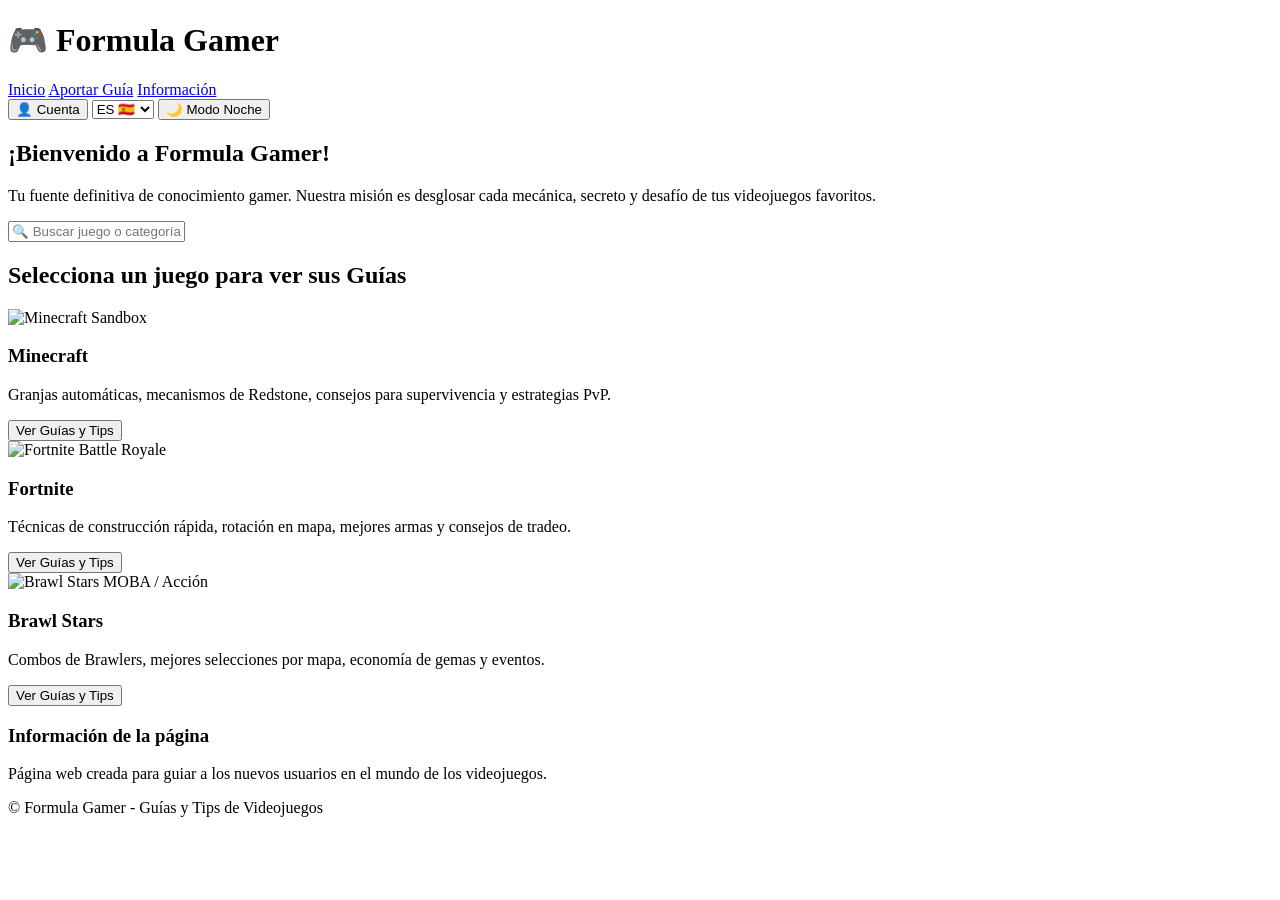
==== index.html @ 6165913f "Rename indes.html to index.html" ====
<!DOCTYPE html>
<html lang="es">
<head>
  <meta charset="UTF-8">
  <meta name="viewport" content="width=device-width, initial-scale=1.0">
  <title>Formula Gamer - Guías y Tips de Videojuegos</title>
  <link rel="stylesheet" href="indes.css">
</head>
<body>

  <!-- BARRA DE NAVEGACIÓN Y CABECERA -->
  <header>
    <div class="logo">
      <h1>🎮 Formula Gamer</h1>
    </div>

    <nav>
      <a href="#" id="nav-inicio" onclick="mostrarInicio()">Inicio</a>
      <a href="#" id="open-modal-btn">Aportar Guía</a>
      <a href="#seccion-info" id="nav-info">Información</a>
    </nav>

    <div class="header-controls">
      <!-- Botón de Cuenta (Abre el Modal de Login/Registro) -->
      <button id="open-auth-btn" class="btn-auth">👤 Cuenta</button>

      <!-- Selector de Idioma -->
      <select id="language-select">
        <option value="es">ES 🇪🇸</option>
        <option value="en">EN 🇺🇸</option>
      </select>

      <!-- Botón de Modo Oscuro/Claro -->
      <button id="theme-toggle" class="btn-theme">🌙 Modo Noche</button>
    </div>
  </header>

  <!-- SECCIÓN HERO -->
  <section class="hero">
    <h2 id="hero-title">¡Bienvenido a Formula Gamer!</h2>
    <p id="hero-desc">
      Tu fuente definitiva de conocimiento gamer. Nuestra misión es desglosar cada mecánica, secreto y desafío de tus videojuegos favoritos.
    </p>

    <div class="search-box">
      <input 
        type="text" 
        id="search-input" 
        placeholder="🔍 Buscar juego o categoría..." 
        onkeyup="buscarGuia()"
      >
    </div>
  </section>

  <!-- CONTENEDOR PRINCIPAL -->
  <main class="main-container">

    <!-- VISTA DE TARJETAS -->
    <div id="vista-inicio">
      <h2 id="section-title" class="section-title">Selecciona un juego para ver sus Guías</h2>

      <div class="cards-grid">
        
        <div class="card" data-game="minecraft">
          <img src="images (1).jpeg" alt="Minecraft" class="card-img">
          <span class="badge">Sandbox</span>
          <h3>Minecraft</h3>
          <p id="mc-desc">Granjas automáticas, mecanismos de Redstone, consejos para supervivencia y estrategias PvP.</p>
          <button class="card-btn btn-mc" onclick="cargarGuia('minecraft')">Ver Guías y Tips</button>
        </div>

        <div class="card" data-game="fortnite">
          <img src="images (4).jpeg" alt="Fortnite" class="card-img">
          <span class="badge">Battle Royale</span>
          <h3>Fortnite</h3>
          <p id="fn-desc">Técnicas de construcción rápida, rotación en mapa, mejores armas y consejos de tradeo.</p>
          <button class="card-btn btn-fn" onclick="cargarGuia('fortnite')">Ver Guías y Tips</button>
        </div>

        <div class="card" data-game="brawl">
          <img src="images (7).jpeg" alt="Brawl Stars" class="card-img">
          <span class="badge">MOBA / Acción</span>
          <h3>Brawl Stars</h3>
          <p id="bs-desc">Combos de Brawlers, mejores selecciones por mapa, economía de gemas y eventos.</p>
          <button class="card-btn btn-bs" onclick="cargarGuia('brawl')">Ver Guías y Tips</button>
        </div>

      </div>
    </div>

    <!-- VISTA DINÁMICA DE GUÍAS -->
    <div id="vista-guia" style="display: none;">
      <button class="btn-volver" id="btn-volver" onclick="mostrarInicio()">⬅️ Volver al Inicio</button>
      <div id="contenido-guia"></div>
    </div>

    <!-- SECCIÓN DE INFORMACIÓN -->
    <section id="seccion-info" class="info-section">
      <h3 id="info-title">Información de la página</h3>
      <p id="info-desc">Página web creada para guiar a los nuevos usuarios en el mundo de los videojuegos.</p>
    </section>

  </main>

  <!-- MODAL DE APORTAR GUÍA -->
  <div id="modal-aporte" class="modal" style="display: none;">
    <div class="modal-content">
      <span id="close-modal-btn" class="close-btn">&times;</span>
      <h3 id="modal-title">¡Aporta tu propia Guía!</h3>
      <p id="modal-desc">Envíanos tus trucos o consejos para publicarlos en Formula Gamer.</p>

      <div class="modal-form">
        <input type="text" id="nombre-usuario" placeholder="Tu apodo/gamertag">
        <textarea id="texto-aporte" rows="4" placeholder="Escribe aquí tu tip o truco..."></textarea>
        <button id="btn-enviar-modal" class="card-btn" onclick="enviarAporte()">Enviar Aporte</button>
      </div>
    </div>
  </div>

  <!-- MODAL DE INICIO DE SESIÓN Y REGISTRO -->
  <div id="modal-auth" class="modal" style="display: none;">
    <div class="modal-content auth-container">
      <span id="close-auth-btn" class="close-btn">&times;</span>
      
      <!-- Pestañas para alternar -->
      <div class="auth-tabs">
        <button id="tab-login" class="tab-btn active" onclick="cambiarTabAuth('login')">Iniciar Sesión</button>
        <button id="tab-register" class="tab-btn" onclick="cambiarTabAuth('register')">Crear Cuenta</button>
      </div>

      <!-- Formulario 1: Iniciar Sesión -->
      <form id="form-login" class="modal-form auth-form" onsubmit="iniciarSesion(event)">
        <h3>Bienvenido de nuevo</h3>
        <input type="text" id="login-user" placeholder="Usuario o Gamertag" required>
        <input type="password" id="login-pass" placeholder="Contraseña" required>
        <button type="submit" class="card-btn">Ingresar</button>
      </form>

      <!-- Formulario 2: Crear Cuenta -->
      <form id="form-register" class="modal-form auth-form" style="display: none;" onsubmit="crearCuenta(event)">
        <h3>Únete a Formula Gamer</h3>
        <input type="text" id="reg-user" placeholder="Nombre de usuario / Gamertag" required>
        <input type="email" id="reg-email" placeholder="Correo electrónico" required>
        <input type="password" id="reg-pass" placeholder="Contraseña" required>
        <input type="password" id="reg-pass-confirm" placeholder="Confirmar contraseña" required>
        <button type="submit" class="card-btn">Registrarse</button>
      </form>
    </div>
  </div>

  <!-- PIE DE PÁGINA -->
  <footer>
    <p id="footer-text">© Formula Gamer - Guías y Tips de Videojuegos</p>
  </footer>

  <script src="script.js"></script>
</body>
</html>
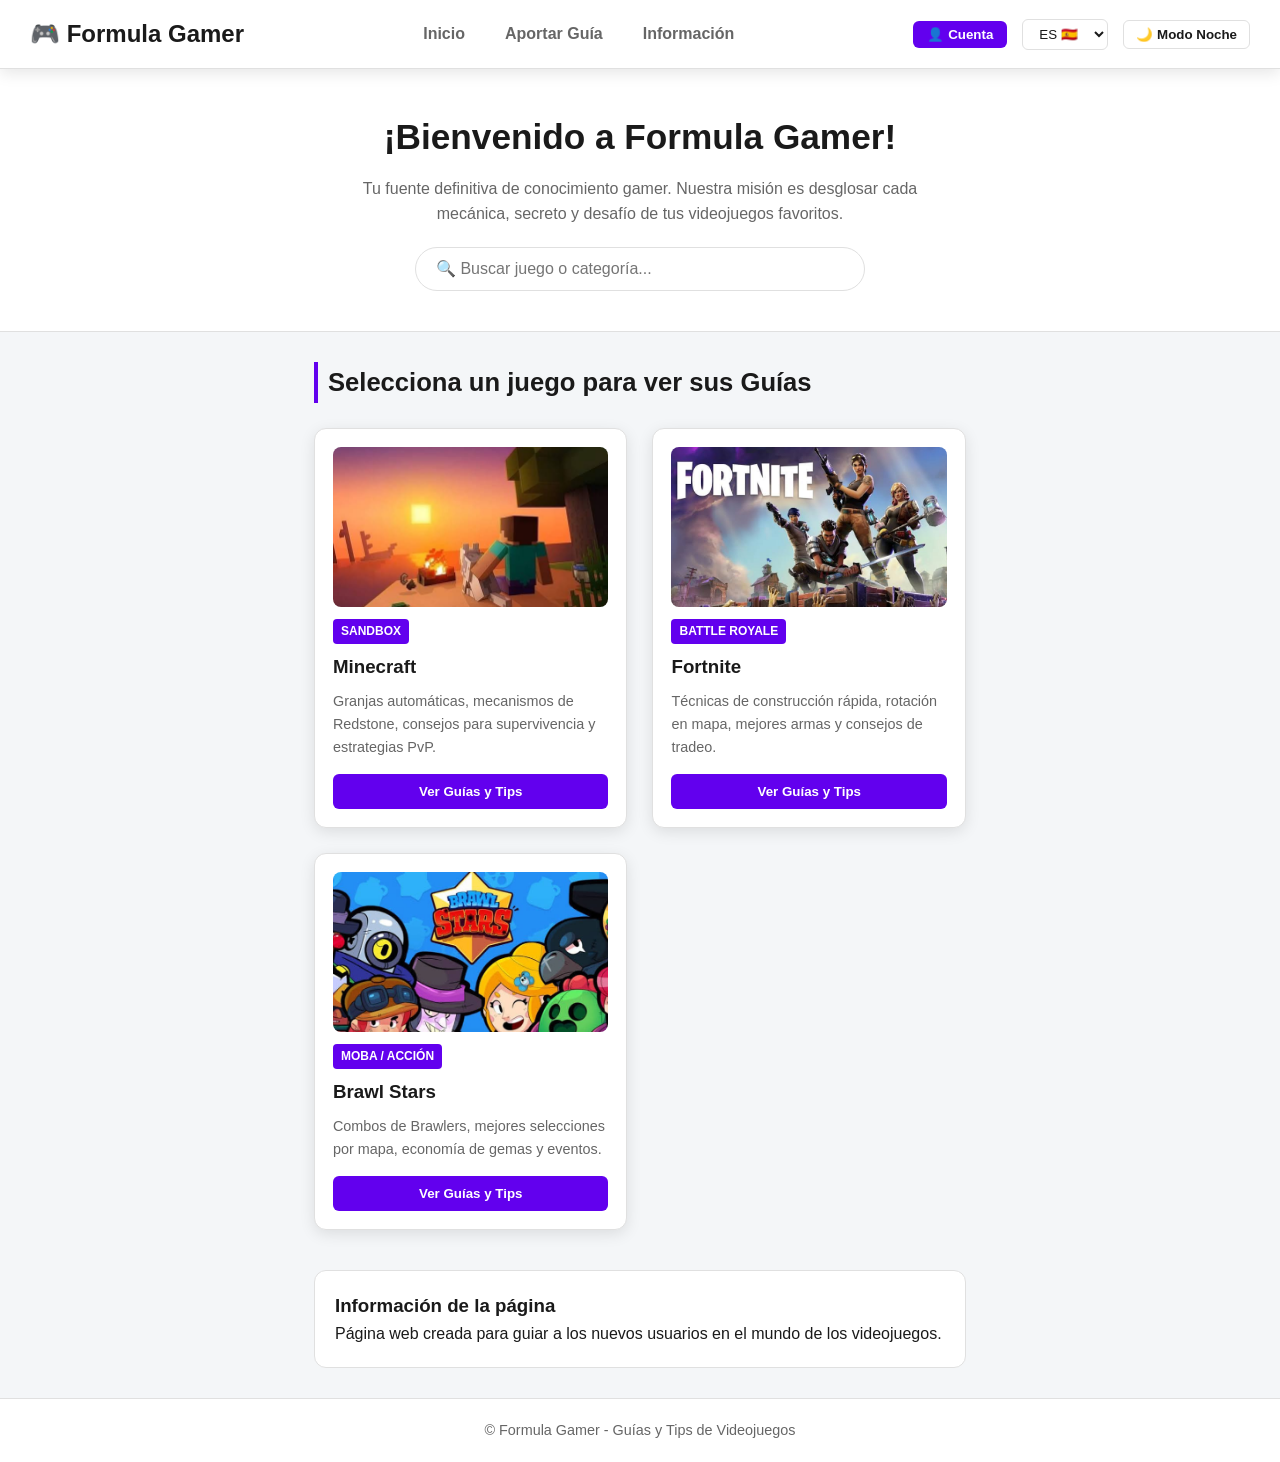
==== commit 2874b3c3: "Add files via upload" ====
--- a/index.html
+++ b/index.html
@@ -4,7 +4,7 @@
   <meta charset="UTF-8">
   <meta name="viewport" content="width=device-width, initial-scale=1.0">
   <title>Formula Gamer - Guías y Tips de Videojuegos</title>
-  <link rel="stylesheet" href="indes.css">
+  <link rel="stylesheet" href="index.css">
 </head>
 <body>
 
@@ -155,4 +155,4 @@
 
   <script src="script.js"></script>
 </body>
-</html>
+</html>
--- a/index.css
+++ b/index.css
@@ -0,0 +1,435 @@
+/* ==========================================
+   1. VARIABLES DE COLOR Y MODO OSCURO
+   ========================================== */
+:root {
+  --bg-color: #121212;
+  --surface-color: #1e1e1e;
+  --card-bg: #282828;
+  --text-primary: #ffffff;
+  --text-secondary: #b3b3b3;
+  --accent-color: #bb86fc;
+  --accent-hover: #9955e8;
+  --border-color: #333333;
+  --shadow: 0 4px 15px rgba(0, 0, 0, 0.5);
+}
+
+body:not(.dark-mode) {
+  --bg-color: #f4f6f8;
+  --surface-color: #ffffff;
+  --card-bg: #ffffff;
+  --text-primary: #1a1a1a;
+  --text-secondary: #666666;
+  --accent-color: #6200ee;
+  --accent-hover: #4b00b5;
+  --border-color: #e0e0e0;
+  --shadow: 0 4px 15px rgba(0, 0, 0, 0.1);
+}
+
+/* ==========================================
+   2. ESTILOS GENERALES Y RESETS
+   ========================================== */
+* {
+  box-sizing: border-box;
+  margin: 0;
+  padding: 0;
+  font-family: 'Segoe UI', Tahoma, Geneva, Verdana, sans-serif;
+  transition: background-color 0.3s ease, color 0.3s ease;
+}
+
+body {
+  background-color: var(--bg-color);
+  color: var(--text-primary);
+  line-height: 1.6;
+  min-height: 100vh;
+  display: flex;
+  flex-direction: column;
+}
+
+/* ==========================================
+   3. BARRA DE NAVEGACIÓN (HEADER)
+   ========================================== */
+header {
+  background-color: var(--surface-color);
+  padding: 15px 30px;
+  display: flex;
+  justify-content: space-between;
+  align-items: center;
+  border-bottom: 1px solid var(--border-color);
+  box-shadow: var(--shadow);
+  position: sticky;
+  top: 0;
+  z-index: 100;
+}
+
+header h1 {
+  font-size: 1.5rem;
+  color: var(--text-primary);
+}
+
+nav {
+  display: flex;
+  gap: 20px;
+}
+
+nav a {
+  color: var(--text-secondary);
+  text-decoration: none;
+  font-weight: 600;
+  padding: 5px 10px;
+  border-radius: 5px;
+}
+
+nav a:hover {
+  color: var(--accent-color);
+  background-color: rgba(255, 255, 255, 0.05);
+}
+
+.header-controls {
+  display: flex;
+  align-items: center;
+  gap: 15px;
+}
+
+select#language-select {
+  background: var(--card-bg);
+  color: var(--text-primary);
+  border: 1px solid var(--border-color);
+  padding: 6px 12px;
+  border-radius: 6px;
+  cursor: pointer;
+}
+
+.btn-theme {
+  background: transparent;
+  border: 1px solid var(--border-color);
+  color: var(--text-primary);
+  padding: 6px 12px;
+  border-radius: 6px;
+  cursor: pointer;
+  font-weight: bold;
+}
+
+.btn-theme:hover {
+  border-color: var(--accent-color);
+}
+
+/* ==========================================
+   4. SECCIÓN HERO Y BÚSQUEDA
+   ========================================== */
+.hero {
+  text-align: center;
+  padding: 40px 20px;
+  background-color: var(--surface-color);
+  border-bottom: 1px solid var(--border-color);
+}
+
+.hero h2 {
+  font-size: 2.2rem;
+  margin-bottom: 10px;
+}
+
+.hero p {
+  color: var(--text-secondary);
+  max-width: 600px;
+  margin: 0 auto 20px auto;
+}
+
+.search-box input {
+  width: 100%;
+  max-width: 450px;
+  padding: 12px 20px;
+  border-radius: 25px;
+  border: 1px solid var(--border-color);
+  background-color: var(--card-bg);
+  color: var(--text-primary);
+  font-size: 1rem;
+  outline: none;
+}
+
+.search-box input:focus {
+  border-color: var(--accent-color);
+}
+
+/* ==========================================
+   5. CONTENEDOR Y TARJETAS
+   ========================================== */
+.main-container {
+  max-width: 1100px;
+  margin: 30px auto;
+  padding: 0 20px;
+  flex: 1;
+}
+
+.section-title {
+  margin-bottom: 25px;
+  font-size: 1.6rem;
+  border-left: 4px solid var(--accent-color);
+  padding-left: 10px;
+}
+
+.cards-grid {
+  display: grid;
+  grid-template-columns: repeat(auto-fit, minmax(280px, 1fr));
+  gap: 25px;
+}
+
+.card {
+  background-color: var(--card-bg);
+  border: 1px solid var(--border-color);
+  border-radius: 12px;
+  padding: 18px;
+  display: flex;
+  flex-direction: column;
+  justify-content: space-between;
+  box-shadow: var(--shadow);
+  position: relative;
+  overflow: hidden;
+}
+
+.card:hover {
+  transform: translateY(-5px);
+  border-color: var(--accent-color);
+}
+
+.card-img {
+  width: 100%;
+  height: 160px;
+  object-fit: cover;
+  border-radius: 8px;
+  margin-bottom: 12px;
+}
+
+.badge {
+  align-self: flex-start;
+  background-color: var(--accent-color);
+  color: #ffffff;
+  font-size: 0.75rem;
+  font-weight: bold;
+  padding: 3px 8px;
+  border-radius: 4px;
+  margin-bottom: 8px;
+  text-transform: uppercase;
+}
+
+.card h3 {
+  margin-bottom: 8px;
+}
+
+.card p {
+  color: var(--text-secondary);
+  font-size: 0.9rem;
+  margin-bottom: 15px;
+  flex-grow: 1;
+}
+
+.card-btn {
+  background-color: var(--accent-color);
+  color: #ffffff;
+  border: none;
+  padding: 10px;
+  border-radius: 6px;
+  font-weight: bold;
+  cursor: pointer;
+  width: 100%;
+  text-align: center;
+}
+
+.card-btn:hover {
+  background-color: var(--accent-hover);
+}
+
+/* ==========================================
+   6. VISTA DE GUÍA Y DETALLES
+   ========================================== */
+.btn-volver {
+  background: transparent;
+  border: 1px solid var(--border-color);
+  color: var(--text-primary);
+  padding: 8px 16px;
+  border-radius: 6px;
+  cursor: pointer;
+  font-weight: bold;
+  margin-bottom: 20px;
+}
+
+.btn-volver:hover {
+  background-color: var(--surface-color);
+  border-color: var(--accent-color);
+}
+
+.guia-header {
+  background-color: var(--surface-color);
+  padding: 25px;
+  border-radius: 12px;
+  border: 1px solid var(--border-color);
+  margin-bottom: 25px;
+}
+
+.guia-banner-img {
+  width: 100%;
+  max-height: 250px;
+  object-fit: cover;
+  border-radius: 8px;
+  margin-bottom: 15px;
+}
+
+.guia-desc {
+  color: var(--text-secondary);
+  margin-top: 8px;
+}
+
+.guia-seccion {
+  background-color: var(--card-bg);
+  border: 1px solid var(--border-color);
+  border-radius: 12px;
+  padding: 20px;
+  margin-bottom: 20px;
+}
+
+.guia-seccion h3 {
+  margin-bottom: 15px;
+  color: var(--accent-color);
+}
+
+.guia-img-container {
+  text-align: center;
+  margin: 15px 0;
+}
+
+.guia-sec-img {
+  max-width: 100%;
+  max-height: 280px;
+  object-fit: contain;
+  border-radius: 8px;
+  border: 1px solid var(--border-color);
+}
+
+.guia-seccion ul {
+  padding-left: 20px;
+}
+
+.guia-seccion li {
+  margin-bottom: 10px;
+  color: var(--text-primary);
+}
+
+/* ==========================================
+   7. MODALES Y SECCIÓN INFO
+   ========================================== */
+.info-section {
+  margin-top: 40px;
+  padding: 20px;
+  background-color: var(--surface-color);
+  border-radius: 12px;
+  border: 1px solid var(--border-color);
+}
+
+.modal {
+  position: fixed;
+  top: 0;
+  left: 0;
+  width: 100%;
+  height: 100%;
+  background-color: rgba(0, 0, 0, 0.75);
+  display: flex;
+  justify-content: center;
+  align-items: center;
+  z-index: 1000;
+}
+
+.modal-content {
+  background-color: var(--surface-color);
+  padding: 30px;
+  border-radius: 12px;
+  max-width: 450px;
+  width: 90%;
+  position: relative;
+  border: 1px solid var(--border-color);
+}
+
+.close-btn {
+  position: absolute;
+  top: 15px;
+  right: 20px;
+  font-size: 1.5rem;
+  cursor: pointer;
+  color: var(--text-secondary);
+}
+
+.modal-form {
+  display: flex;
+  flex-direction: column;
+  gap: 12px;
+  margin-top: 15px;
+}
+
+.modal-form input, .modal-form textarea {
+  padding: 10px;
+  border-radius: 6px;
+  border: 1px solid var(--border-color);
+  background-color: var(--card-bg);
+  color: var(--text-primary);
+  outline: none;
+}
+
+/* ==========================================
+   8. BOTÓN CUENTA Y FORMULARIOS DE AUTENTICACIÓN
+   ========================================== */
+.btn-auth {
+  background-color: var(--accent-color);
+  color: #ffffff;
+  border: none;
+  padding: 6px 14px;
+  border-radius: 6px;
+  cursor: pointer;
+  font-weight: bold;
+}
+
+.btn-auth:hover {
+  background-color: var(--accent-hover);
+}
+
+.auth-container {
+  max-width: 400px;
+}
+
+.auth-tabs {
+  display: flex;
+  border-bottom: 2px solid var(--border-color);
+  margin-bottom: 20px;
+}
+
+.tab-btn {
+  flex: 1;
+  background: transparent;
+  border: none;
+  color: var(--text-secondary);
+  padding: 10px;
+  font-weight: bold;
+  cursor: pointer;
+  border-bottom: 3px solid transparent;
+}
+
+.tab-btn.active {
+  color: var(--accent-color);
+  border-bottom-color: var(--accent-color);
+}
+
+.auth-form h3 {
+  text-align: center;
+  margin-bottom: 10px;
+  color: var(--text-primary);
+}
+
+/* ==========================================
+   9. PIE DE PÁGINA
+   ========================================== */
+footer {
+  text-align: center;
+  padding: 20px;
+  background-color: var(--surface-color);
+  border-top: 1px solid var(--border-color);
+  color: var(--text-secondary);
+  font-size: 0.9rem;
+  margin-top: auto;
+}
